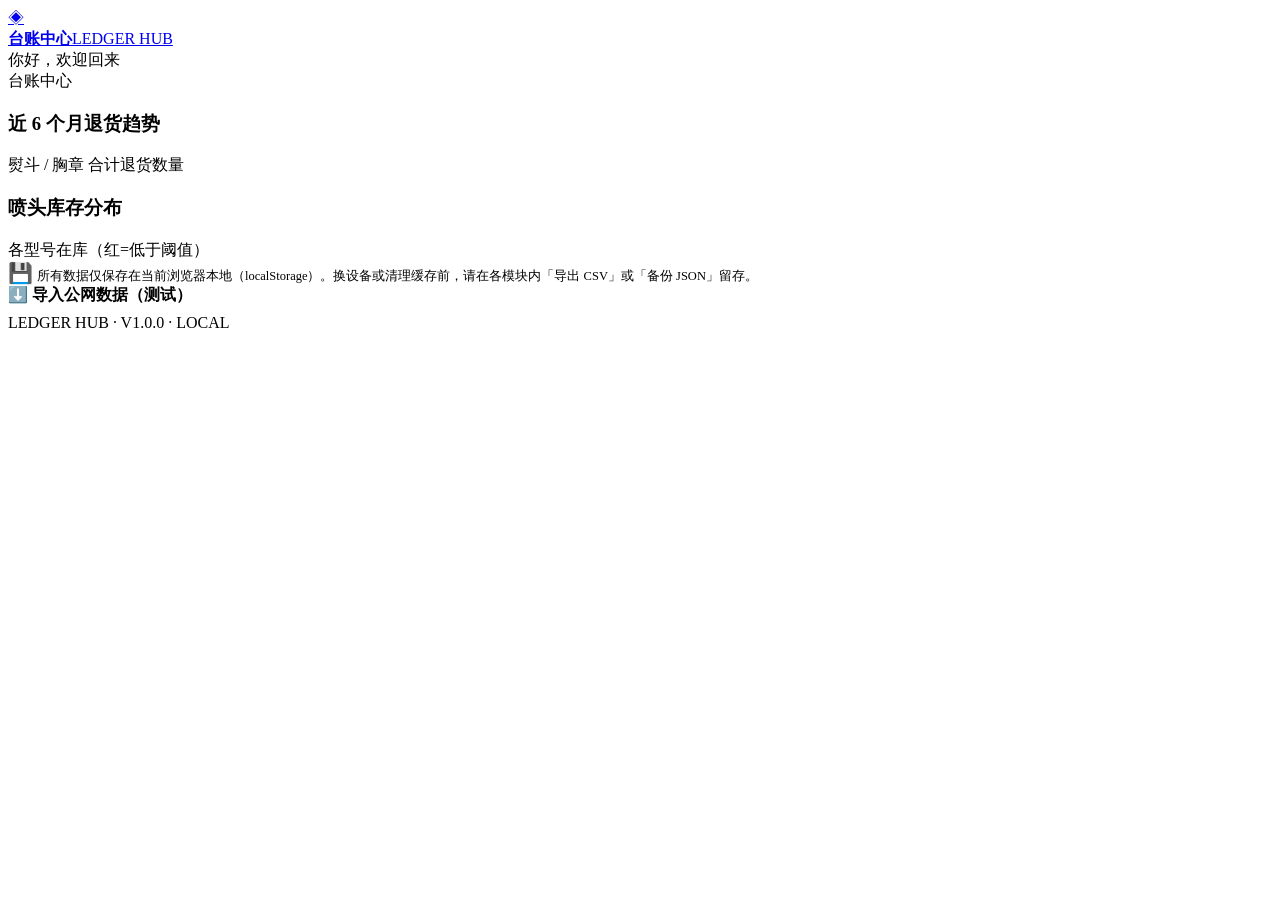
==== hub/index.html @ 7515efda "deploy ledger-hub: index.html" ====
<!DOCTYPE html>
<html lang="zh-CN">
<head>
<meta charset="UTF-8">
<meta name="viewport" content="width=device-width, initial-scale=1.0, viewport-fit=cover">
<meta name="color-scheme" content="light">
<title>台账中心 · Ledger Hub</title>
<link rel="stylesheet" href="_shared/css/theme.css">
</head>
<body class="portal">

<!-- ============ 门户主页（无侧栏，纯落地页） ============ -->
<div class="portal-wrap">

  <!-- 顶部品牌行 -->
  <header class="portal-nav">
    <a class="pn-brand" href="index.html">
      <div class="pn-mark">◈</div>
      <div class="pn-text"><b>台账中心</b><span>LEDGER HUB</span></div>
    </a>
  </header>

  <!-- 仪表盘欢迎区：问候 + 日期 + 系统概览 -->
  <section class="dash-hero">
    <div class="dh-text">
      <div class="dh-greet" id="dashGreet">你好，欢迎回来</div>
      <div class="dh-title">台账中心</div>
      <div class="dh-date" id="dashDate"></div>
    </div>
  </section>

  <!-- 系统概览（配置驱动） -->
  <div class="dash-stats" id="dashStats"></div>

  <!-- 快捷操作（配置驱动，来自各模块 quick 配置） -->
  <div class="dash-quick" id="dashQuick"></div>

  <!-- 模块入口（由 _shared/js/modules.js 的配置自动渲染，新增模块只需改配置） -->
  <div class="entry-grid" id="entryGrid"></div>

  <!-- 数据速览 -->
  <div class="portal-charts">
    <div class="card" style="margin-bottom:0">
      <div class="card-head">
        <h3>近 6 个月退货趋势</h3>
        <span class="ch-sub">熨斗 / 胸章 合计退货数量</span>
      </div>
      <div class="card-body"><div class="chart-box" id="chartTrend"></div></div>
    </div>
    <div class="card" style="margin-bottom:0">
      <div class="card-head"><h3>喷头库存分布</h3><span class="ch-sub">各型号在库（红=低于阈值）</span></div>
      <div class="card-body"><div class="chart-box" id="chartStock"></div></div>
    </div>
  </div>

  <!-- 数据说明 -->
  <div class="portal-info">
    <span style="font-size:20px">💾</span>
    <span style="font-size:12.5px;color:var(--muted)">所有数据仅保存在当前浏览器本地（localStorage）。换设备或清理缓存前，请在各模块内「导出 CSV」或「备份 JSON」留存。</span>
  </div>

  <footer class="portal-foot">
    <div class="mono" style="margin-bottom:8px">
      <a href="import.html" style="color:var(--primary);text-decoration:none;font-weight:600">⬇️ 导入公网数据（测试）</a>
    </div>
    <div class="mono">LEDGER HUB · V1.0.0 · LOCAL</div>
  </footer>
</div>

<div class="toast" id="toast"></div>

<script src="_shared/js/core.js"></script>
<script src="_shared/js/modules.js"></script>
<script src="_shared/js/echarts.min.js"></script>
<script src="assets/home.js"></script>
</body>
</html>
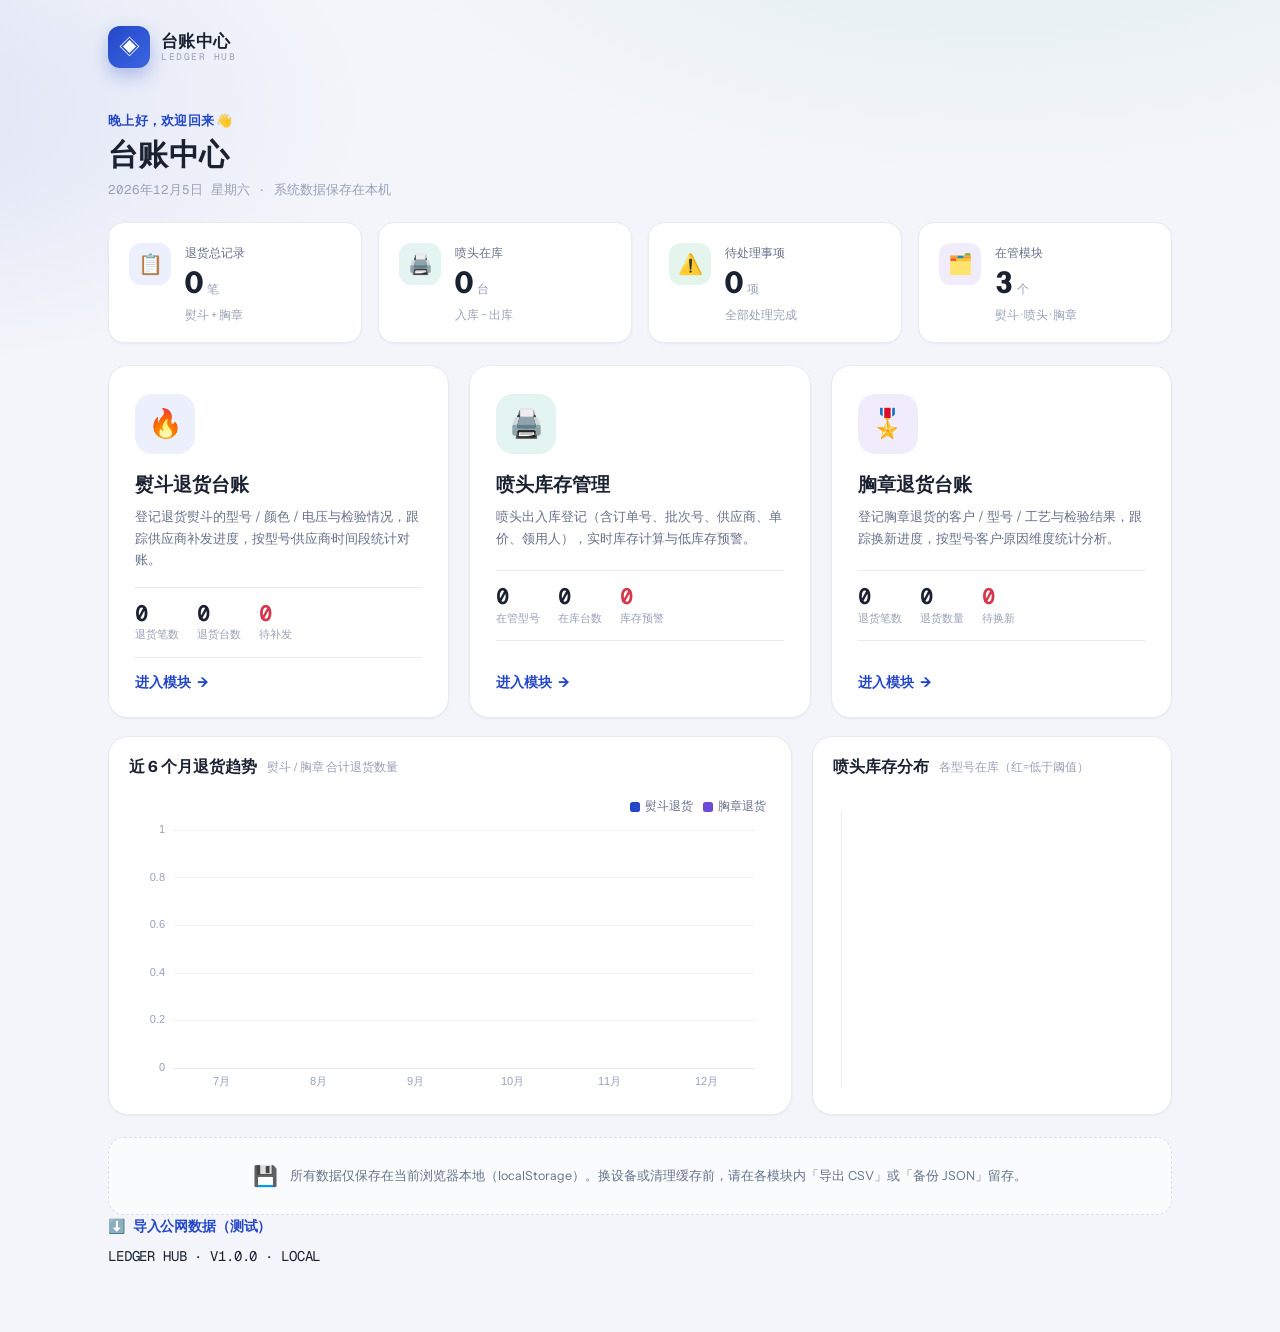
==== commit 39322196: "qualified auto-note + badge scan + row-click edit + remove dashQuick" ====
--- a/hub/index.html
+++ b/hub/index.html
@@ -5,7 +5,7 @@
 <meta name="viewport" content="width=device-width, initial-scale=1.0, viewport-fit=cover">
 <meta name="color-scheme" content="light">
 <title>台账中心 · Ledger Hub</title>
-<link rel="stylesheet" href="_shared/css/theme.css">
+<link rel="stylesheet" href="shared/css/theme.css">
 </head>
 <body class="portal">
 
@@ -32,10 +32,7 @@
   <!-- 系统概览（配置驱动） -->
   <div class="dash-stats" id="dashStats"></div>
 
-  <!-- 快捷操作（配置驱动，来自各模块 quick 配置） -->
-  <div class="dash-quick" id="dashQuick"></div>
-
-  <!-- 模块入口（由 _shared/js/modules.js 的配置自动渲染，新增模块只需改配置） -->
+  <!-- 模块入口（由 shared/js/modules.js 的配置自动渲染，新增模块只需改配置） -->
   <div class="entry-grid" id="entryGrid"></div>
 
   <!-- 数据速览 -->
@@ -69,9 +66,9 @@
 
 <div class="toast" id="toast"></div>
 
-<script src="_shared/js/core.js"></script>
-<script src="_shared/js/modules.js"></script>
-<script src="_shared/js/echarts.min.js"></script>
+<script src="shared/js/core.js"></script>
+<script src="shared/js/modules.js"></script>
+<script src="shared/js/echarts.min.js"></script>
 <script src="assets/home.js"></script>
 </body>
 </html>
--- a/hub/shared/css/theme.css
+++ b/hub/shared/css/theme.css
@@ -0,0 +1,486 @@
+/* ==========================================================================
+   theme.css · 台账中心统一设计系统
+   --------------------------------------------------------------------------
+   设计基调：浅色专业后台 · 蓝主色 · InstrumentSans(界面) + GeistMono(数字)
+   结构： 变量 → 基础重置 → 布局骨架 → 侧边栏 → 顶栏 → 卡片/统计
+          → 工具条/分段器 → 表格 → 徽章 → 弹窗/抽屉 → Toast → 响应式
+   ========================================================================== */
+
+/* ============ 字体 ============ */
+@font-face{font-family:'InstrumentSans';src:url('../fonts/InstrumentSans-Regular.ttf') format('truetype');font-weight:400;font-style:normal;font-display:swap}
+@font-face{font-family:'InstrumentSans';src:url('../fonts/InstrumentSans-Bold.ttf') format('truetype');font-weight:700;font-style:normal;font-display:swap}
+@font-face{font-family:'GeistMono';src:url('../fonts/GeistMono-Regular.ttf') format('truetype');font-weight:400;font-style:normal;font-display:swap}
+
+/* ============ 设计变量 ============ */
+:root{
+  /* 底色与表面 */
+  --bg:#F3F5FA;
+  --surface:#FFFFFF;
+  --surface-2:#F8FAFD;
+  --ink:#1A2130;
+  --muted:#67718A;
+  --faint:#98A1B6;
+  --border:#E7EAF1;
+  --border-strong:#D9DEEA;
+  /* 主色 */
+  --primary:#2447C9;
+  --primary-strong:#1B38A8;
+  --primary-soft:#ECF0FD;
+  /* 语义色 */
+  --teal:#0E9888;   --teal-soft:#E3F4F1;
+  --amber:#B9770E;  --amber-soft:#FCF3E2;
+  --green:#128A62;  --green-soft:#E4F5EE;
+  --red:#D5384C;    --red-soft:#FCEDEF;
+  --violet:#6D4BD8; --violet-soft:#F0ECFC;
+  /* 阴影 / 圆角 */
+  --shadow-sm:0 1px 2px rgba(23,30,48,.05);
+  --shadow-md:0 8px 24px rgba(23,30,48,.08);
+  --shadow-lg:0 16px 48px rgba(23,30,48,.14);
+  --radius:16px;
+  --radius-sm:10px;
+  /* 字体 / 动效 */
+  --font-ui:'InstrumentSans','PingFang SC','Hiragino Sans GB','Microsoft YaHei',sans-serif;
+  --font-mono:'GeistMono','SF Mono','PingFang SC','Microsoft YaHei',monospace;
+  --t-fast:150ms ease;
+  --t-normal:260ms cubic-bezier(.2,.8,.2,1);
+}
+
+/* ============ 基础重置 ============ */
+*{margin:0;padding:0;box-sizing:border-box}
+html{-webkit-text-size-adjust:100%}
+body{font-family:var(--font-ui);background:var(--bg);color:var(--ink);font-size:14px;line-height:1.6;-webkit-font-smoothing:antialiased;overflow-x:hidden}
+::selection{background:var(--primary-soft);color:var(--primary-strong)}
+button{font-family:inherit;cursor:pointer;border:none;background:none;color:inherit}
+input,select,textarea{font-family:inherit;color:var(--ink)}
+button,input,select,textarea{-webkit-tap-highlight-color:transparent}
+:focus-visible{outline:2px solid var(--primary);outline-offset:2px;border-radius:4px}
+svg{display:block}
+.mono{font-family:var(--font-mono);font-variant-numeric:tabular-nums;letter-spacing:-.01em}
+
+::-webkit-scrollbar{width:8px;height:8px}
+::-webkit-scrollbar-thumb{background:var(--border-strong);border-radius:99px}
+::-webkit-scrollbar-thumb:hover{background:var(--faint)}
+::-webkit-scrollbar-track{background:transparent}
+
+/* ============ 动画 ============ */
+@keyframes rise{from{opacity:0;transform:translateY(12px)}to{opacity:1;transform:none}}
+@keyframes pulse{0%{box-shadow:0 0 0 0 rgba(36,71,201,.30)}70%{box-shadow:0 0 0 8px rgba(36,71,201,0)}100%{box-shadow:0 0 0 0 rgba(36,71,201,0)}}
+@keyframes shake{0%,100%{transform:translateX(0)}25%{transform:translateX(-5px)}75%{transform:translateX(5px)}}
+@media (prefers-reduced-motion:reduce){*,*::before,*::after{animation-duration:.01ms!important;transition-duration:.01ms!important}}
+
+/* ============ 布局骨架 ============ */
+.app{min-height:100vh}
+.sidebar{position:fixed;top:0;left:0;bottom:0;width:236px;background:var(--surface);border-right:1px solid var(--border);display:flex;flex-direction:column;z-index:120}
+.main{margin-left:236px;min-height:100vh;display:flex;flex-direction:column}
+.content{width:100%;max-width:1200px;margin:0 auto;padding:26px 32px 56px}
+
+/* ============ 多视图切换（单页内 section 显隐） ============
+   JS（app-shell.switchView）与 HTML 统一使用 .active 作为激活类名 */
+.view{display:none}
+.view.active{display:block;animation:rise .35s both}
+
+/* ============ 台账中心模式（body.no-side）：隐藏侧边栏，内容全宽 ============ */
+body.no-side .sidebar{display:none}
+body.no-side .main{margin-left:0}
+body.no-side .content{max-width:1280px;padding-left:28px;padding-right:28px}
+
+/* ============ 模块内页签导航（替代侧边栏的视图切换） ============ */
+.page-tabs{position:sticky;top:64px;z-index:90;display:flex;gap:6px;max-width:1280px;margin:0 auto;padding:14px 28px 4px;overflow-x:auto;scrollbar-width:none;background:transparent}
+.page-tabs::-webkit-scrollbar{display:none}
+.pt-btn{flex:none;display:flex;align-items:center;gap:7px;height:40px;padding:0 20px;border-radius:12px;border:1px solid var(--border-strong);background:var(--surface);color:var(--muted);font-size:13.5px;font-weight:600;transition:all var(--t-fast);white-space:nowrap;box-shadow:var(--shadow-sm)}
+.pt-btn:hover{border-color:var(--primary);color:var(--primary)}
+.pt-btn.active{background:var(--primary);border-color:var(--primary);color:#fff;box-shadow:0 6px 16px rgba(36,71,201,.28)}
+.pt-btn .pt-ico{font-size:15px}
+
+/* ============ 侧边栏 ============ */
+.brand{display:flex;align-items:center;gap:11px;padding:20px 20px 18px;border-bottom:1px solid var(--border);text-decoration:none;color:inherit}
+.brand-mark{width:38px;height:38px;border-radius:11px;background:linear-gradient(135deg,var(--primary),#3B66E0);display:flex;align-items:center;justify-content:center;color:#fff;flex:none;box-shadow:0 6px 14px rgba(36,71,201,.28);font-size:19px}
+.brand-text{display:flex;flex-direction:column;line-height:1.25;min-width:0}
+.brand-text .b-name{font-size:15px;font-weight:700;letter-spacing:.02em}
+.brand-text .b-sub{font-family:var(--font-mono);font-size:9.5px;color:var(--faint);letter-spacing:.14em}
+
+.side-nav{flex:1;padding:14px 12px;overflow-y:auto;display:flex;flex-direction:column;gap:3px}
+.nav-label{font-size:10.5px;font-weight:700;letter-spacing:.1em;color:var(--faint);padding:10px 12px 6px}
+.nav-item{display:flex;align-items:center;gap:11px;width:100%;padding:9px 12px;border-radius:var(--radius-sm);color:var(--muted);font-size:13.5px;font-weight:500;transition:background var(--t-fast),color var(--t-fast);position:relative;text-align:left;text-decoration:none}
+.nav-item .ni-ico{width:18px;height:18px;flex:none;display:flex;align-items:center;justify-content:center;font-size:15px}
+.nav-item:hover{background:var(--surface-2);color:var(--ink)}
+.nav-item.active{background:var(--primary-soft);color:var(--primary-strong);font-weight:600}
+.nav-item.active::before{content:'';position:absolute;left:-12px;top:8px;bottom:8px;width:3px;border-radius:0 3px 3px 0;background:var(--primary)}
+.nav-badge{margin-left:auto;min-width:20px;height:18px;padding:0 6px;border-radius:99px;background:var(--amber-soft);color:var(--amber);font-size:11px;font-weight:700;display:flex;align-items:center;justify-content:center}
+
+.side-foot{padding:14px 16px 18px;border-top:1px solid var(--border)}
+.side-foot .sf-row{display:flex;align-items:center;justify-content:space-between;font-size:12px;color:var(--muted);padding:3px 0}
+.side-foot .sf-row b{font-family:var(--font-mono);color:var(--ink);font-weight:600}
+.side-ver{font-family:var(--font-mono);font-size:10px;color:var(--faint);letter-spacing:.1em;margin-top:10px}
+.sidebar-overlay{display:none;position:fixed;inset:0;background:rgba(23,30,48,.4);z-index:110;opacity:0;pointer-events:none;transition:opacity var(--t-normal)}
+.sidebar-overlay.open{opacity:1;pointer-events:auto}
+
+/* ============ 顶栏 ============ */
+.topbar{position:sticky;top:0;z-index:100;height:64px;background:rgba(243,245,250,.86);backdrop-filter:blur(10px);-webkit-backdrop-filter:blur(10px);border-bottom:1px solid var(--border);display:flex;align-items:center;gap:16px;padding:0 32px}
+.tb-burger{display:none;width:38px;height:38px;border-radius:var(--radius-sm);color:var(--muted);align-items:center;justify-content:center;font-size:19px}
+.tb-burger:hover{background:var(--surface);color:var(--ink)}
+.tb-title{display:flex;flex-direction:column;line-height:1.3;min-width:0}
+.tb-title h1{font-size:17px;font-weight:700;letter-spacing:.01em}
+.tb-title .tb-sub{font-size:11.5px;color:var(--faint)}
+.tb-spacer{flex:1}
+.tb-actions{display:flex;align-items:center;gap:10px}
+.btn{display:inline-flex;align-items:center;gap:7px;height:36px;padding:0 15px;border-radius:10px;font-size:13px;font-weight:600;transition:background var(--t-fast),border-color var(--t-fast),transform var(--t-fast),color var(--t-fast)}
+.btn:active{transform:scale(.97)}
+.btn.primary{background:var(--primary);color:#fff;box-shadow:0 4px 12px rgba(36,71,201,.25)}
+.btn.primary:hover{background:var(--primary-strong)}
+.btn.ghost{border:1px solid var(--border-strong);color:var(--muted);background:var(--surface)}
+.btn.ghost:hover{border-color:var(--primary);color:var(--primary);background:var(--primary-soft)}
+.btn.danger{background:var(--red);color:#fff}
+.btn.danger:hover{background:#B92840}
+.btn.danger-soft{background:var(--red-soft);color:var(--red)}
+.btn.danger-soft:hover{background:#FADDE1}
+.btn.green{background:var(--green);color:#fff}
+.btn.green:hover{background:#0E6E4E}
+.btn.sm{height:30px;padding:0 12px;font-size:12px;border-radius:8px}
+.btn.block{width:100%;justify-content:center}
+.btn[disabled]{opacity:.5;pointer-events:none}
+
+/* ============ 页面标题区 ============ */
+.page-head{display:flex;align-items:flex-end;gap:16px;flex-wrap:wrap;margin-bottom:20px}
+.page-head .ph-main h2{font-size:22px;font-weight:700;letter-spacing:.01em;line-height:1.3}
+.page-head .ph-main p{font-size:12.5px;color:var(--faint);margin-top:2px}
+.page-head .ph-act{margin-left:auto;display:flex;gap:10px;flex-wrap:wrap}
+
+/* ============ 统计卡片 ============ */
+.stats-row{display:grid;grid-template-columns:repeat(4,1fr);gap:16px;margin-bottom:18px}
+.stat-card{background:var(--surface);border:1px solid var(--border);border-radius:var(--radius);padding:18px 18px 16px;display:flex;align-items:flex-start;gap:14px;box-shadow:var(--shadow-sm);position:relative;overflow:hidden;animation:rise .5s both;transition:transform var(--t-fast),box-shadow var(--t-fast)}
+.stat-card:nth-child(2){animation-delay:.05s}
+.stat-card:nth-child(3){animation-delay:.1s}
+.stat-card:nth-child(4){animation-delay:.15s}
+.stat-card.clickable{cursor:pointer}
+.stat-card.clickable:hover{transform:translateY(-2px);box-shadow:var(--shadow-md)}
+.stat-icon{width:42px;height:42px;border-radius:12px;display:flex;align-items:center;justify-content:center;flex:none;font-size:20px}
+.ic-blue{background:var(--primary-soft);color:var(--primary)}
+.ic-amber{background:var(--amber-soft);color:var(--amber)}
+.ic-teal{background:var(--teal-soft);color:var(--teal)}
+.ic-green{background:var(--green-soft);color:var(--green)}
+.ic-red{background:var(--red-soft);color:var(--red)}
+.ic-violet{background:var(--violet-soft);color:var(--violet)}
+.stat-main{flex:1;min-width:0}
+.stat-label{font-size:12px;color:var(--muted);font-weight:500;margin-bottom:2px}
+.stat-value{font-size:26px;font-weight:700;letter-spacing:-.01em;line-height:1.25;display:flex;align-items:baseline;gap:4px;font-variant-numeric:tabular-nums}
+.stat-value .stat-unit{font-size:12px;font-weight:500;color:var(--faint)}
+.stat-meta{font-size:11.5px;color:var(--faint);margin-top:5px}
+
+/* ============ 图表 / 通用卡片 ============ */
+.charts-grid{display:grid;grid-template-columns:1.9fr 1fr;gap:16px;margin-bottom:18px;animation:rise .55s .12s both}
+.card{background:var(--surface);border:1px solid var(--border);border-radius:var(--radius);box-shadow:var(--shadow-sm);margin-bottom:18px;overflow:hidden}
+.card-head{display:flex;align-items:center;gap:10px;padding:18px 20px 0;flex-wrap:wrap}
+.card-head h3{font-size:15.5px;font-weight:700}
+.card-head .ch-sub{font-size:11.5px;color:var(--faint);font-weight:500}
+.card-head .ch-act{margin-left:auto;display:flex;gap:10px;flex-wrap:wrap}
+.card-body{padding:16px 20px 18px}
+.chart-box{width:100%;height:300px}
+.two-col{display:grid;grid-template-columns:1fr 1fr;gap:16px;margin-bottom:18px}
+.three-col{display:grid;grid-template-columns:repeat(3,1fr);gap:16px;margin-bottom:18px}
+
+/* ============ 工具条 ============ */
+.records-tools{display:flex;align-items:center;gap:12px;padding:14px 20px;flex-wrap:wrap;border-bottom:1px solid var(--border)}
+.seg{display:flex;gap:2px;background:var(--surface-2);border:1px solid var(--border);border-radius:11px;padding:3px;overflow-x:auto;scrollbar-width:none;max-width:100%}
+.seg::-webkit-scrollbar{display:none}
+.seg-btn{flex:none;display:flex;align-items:center;gap:6px;padding:5px 13px;border-radius:8px;font-size:12.5px;font-weight:600;color:var(--muted);transition:all var(--t-fast);white-space:nowrap}
+.seg-btn b{font-weight:700;font-size:11px;opacity:.75}
+.seg-btn:hover{color:var(--ink)}
+.seg-btn.active{background:var(--surface);color:var(--primary-strong);box-shadow:var(--shadow-sm)}
+.tools-right{margin-left:auto;display:flex;gap:10px;align-items:center;flex-wrap:wrap}
+.searchbox{display:flex;align-items:center;gap:8px;width:230px;height:34px;padding:0 11px;background:var(--surface);border:1px solid var(--border);border-radius:9px;transition:border-color var(--t-fast),box-shadow var(--t-fast)}
+.searchbox:focus-within{border-color:var(--primary);box-shadow:0 0 0 3px var(--primary-soft)}
+.searchbox svg{width:15px;height:15px;color:var(--faint);flex:none}
+.searchbox input{border:none;outline:none;background:none;flex:1;min-width:0;font-size:13px}
+.searchbox input::placeholder{color:var(--faint)}
+.select{height:34px;padding:0 30px 0 11px;border:1px solid var(--border);border-radius:9px;background:var(--surface) url("data:image/svg+xml,%3Csvg xmlns='http://www.w3.org/2000/svg' width='12' height='12' viewBox='0 0 24 24' fill='none' stroke='%2398A1B6' stroke-width='2.4' stroke-linecap='round' stroke-linejoin='round'%3E%3Cpath d='M6 9l6 6 6-6'/%3E%3C/svg%3E") no-repeat right 10px center;font-size:13px;color:var(--muted);font-weight:500;appearance:none;cursor:pointer;max-width:100%}
+.select:hover{border-color:var(--border-strong)}
+.field-inline{display:flex;flex-direction:column;gap:5px}
+.field-inline label{font-size:11.5px;font-weight:600;color:var(--faint)}
+
+/* ============ 表格 ============ */
+.table-wrap{overflow:auto;max-height:66vh}
+.rt{width:100%;border-collapse:separate;border-spacing:0;min-width:780px}
+.rt thead th{position:sticky;top:0;z-index:5;background:var(--surface-2);text-align:left;font-size:11.5px;font-weight:600;color:var(--faint);padding:10px 16px;border-bottom:1px solid var(--border);white-space:nowrap;letter-spacing:.03em}
+.rt tbody tr{transition:background var(--t-fast)}
+.rt tbody tr:hover{background:var(--surface-2)}
+.rt td{padding:12px 16px;border-bottom:1px solid var(--border);font-size:13.5px;vertical-align:middle;white-space:nowrap}
+.rt tbody tr:last-child td{border-bottom:none}
+.td-no{font-family:var(--font-mono);font-weight:600;font-size:12.5px;letter-spacing:-.01em}
+.td-strong{font-weight:600}
+.td-muted{color:var(--muted)}
+.td-num{text-align:right;font-weight:700;font-family:var(--font-mono);font-size:13px}
+.rt thead .th-num{text-align:right}
+.rt thead .th-act,.td-act{text-align:center;width:96px;white-space:nowrap}
+.td-ellipsis{max-width:200px;overflow:hidden;text-overflow:ellipsis}
+.row-btn{width:30px;height:30px;border-radius:8px;display:inline-flex;align-items:center;justify-content:center;color:var(--faint);transition:all var(--t-fast);font-size:14px}
+.row-btn:hover{background:var(--primary-soft);color:var(--primary)}
+.row-btn.del:hover{background:var(--red-soft);color:var(--red)}
+
+/* ============ 徽章 ============ */
+.pill{display:inline-flex;align-items:center;gap:6px;height:24px;padding:0 10px 0 9px;border-radius:99px;font-size:11.5px;font-weight:600;line-height:1}
+.pill::before{content:'';width:6px;height:6px;border-radius:50%;background:currentColor;flex:none}
+.pill.st-wait{color:var(--amber);background:var(--amber-soft)}
+.pill.st-proc{color:var(--primary);background:var(--primary-soft)}
+.pill.st-done{color:var(--green);background:var(--green-soft)}
+.pill.st-reject{color:var(--red);background:var(--red-soft)}
+.pill.st-neutral{color:var(--muted);background:var(--surface-2)}
+.pill.st-teal{color:var(--teal);background:var(--teal-soft)}
+.pill.st-violet{color:var(--violet);background:var(--violet-soft)}
+.chip{display:inline-flex;align-items:center;height:22px;padding:0 9px;border-radius:7px;background:var(--primary-soft);color:var(--primary-strong);font-size:11.5px;font-weight:600;margin:2px 4px 2px 0}
+.chip.gray{background:var(--surface-2);color:var(--muted)}
+
+/* ============ 空状态 / 分页 ============ */
+.empty{display:none;flex-direction:column;align-items:center;gap:6px;padding:56px 20px;text-align:center}
+.empty.show{display:flex}
+.empty .e-ico{font-size:44px;opacity:.5;margin-bottom:4px}
+.empty .e-title{font-size:14px;font-weight:600;color:var(--muted)}
+.empty .e-sub{font-size:12.5px;color:var(--faint);margin-bottom:10px}
+.records-foot{display:flex;align-items:center;gap:12px;padding:13px 20px;border-top:1px solid var(--border);flex-wrap:wrap}
+.rf-info{font-size:12px;color:var(--faint)}
+.pager{margin-left:auto;display:flex;gap:5px;align-items:center}
+.pg-btn{min-width:30px;height:30px;padding:0 8px;border-radius:8px;border:1px solid var(--border);background:var(--surface);font-size:12.5px;font-weight:600;color:var(--muted);display:flex;align-items:center;justify-content:center;transition:all var(--t-fast)}
+.pg-btn:hover:not(:disabled){border-color:var(--primary);color:var(--primary)}
+.pg-btn.active{background:var(--primary);border-color:var(--primary);color:#fff}
+.pg-btn:disabled{opacity:.4;cursor:not-allowed}
+
+/* ============ 弹窗 ============ */
+.modal-mask{position:fixed;inset:0;z-index:160;background:rgba(23,30,48,.42);opacity:0;pointer-events:none;visibility:hidden;transition:opacity var(--t-normal),visibility var(--t-normal);display:flex;align-items:center;justify-content:center;padding:24px}
+.modal-mask.open{opacity:1;pointer-events:auto;visibility:visible}
+.modal{width:560px;max-width:100%;max-height:calc(100vh - 48px);overflow-y:auto;background:var(--surface);border-radius:18px;box-shadow:var(--shadow-lg);transform:translateY(14px) scale(.98);transition:transform var(--t-normal)}
+.modal-mask.open .modal{transform:none}
+.m-head{display:flex;align-items:center;gap:10px;padding:18px 22px 14px;border-bottom:1px solid var(--border);position:sticky;top:0;background:var(--surface);z-index:2}
+.m-head h3{font-size:16px;font-weight:700}
+.m-head .m-tag{font-size:11px;color:var(--primary);background:var(--primary-soft);padding:2px 8px;border-radius:99px;font-weight:600}
+.m-close{margin-left:auto;width:32px;height:32px;border-radius:9px;display:flex;align-items:center;justify-content:center;color:var(--faint);font-size:15px}
+.m-close:hover{background:var(--surface-2);color:var(--ink)}
+.m-body{padding:20px 22px 8px}
+.m-foot{display:flex;gap:10px;padding:16px 22px 20px;justify-content:flex-end;border-top:1px solid var(--border);margin-top:8px;flex-wrap:wrap;position:sticky;bottom:0;background:var(--surface);z-index:2}
+
+/* ============ 表单 ============ */
+.f-row{display:grid;grid-template-columns:1fr 1fr;gap:14px;margin-bottom:15px}
+.f-field.full{grid-column:1/-1}
+.f-field label{display:block;font-size:12.5px;font-weight:600;color:var(--muted);margin-bottom:6px}
+.f-field label .req{color:var(--red);margin-left:2px}
+.f-field label .opt{color:var(--faint);font-weight:500}
+.f-input{width:100%;height:40px;padding:0 12px;border:1px solid var(--border-strong);border-radius:10px;font-size:13.5px;background:var(--surface);outline:none;transition:border-color var(--t-fast),box-shadow var(--t-fast)}
+.f-input:hover{border-color:var(--faint)}
+.f-input:focus{border-color:var(--primary);box-shadow:0 0 0 3px var(--primary-soft)}
+.f-input.invalid{border-color:var(--red);animation:shake .3s}
+textarea.f-input{height:auto;min-height:76px;padding:10px 12px;resize:vertical;line-height:1.55}
+select.f-input{appearance:none;background:var(--surface) url("data:image/svg+xml,%3Csvg xmlns='http://www.w3.org/2000/svg' width='12' height='12' viewBox='0 0 24 24' fill='none' stroke='%2398A1B6' stroke-width='2.4' stroke-linecap='round' stroke-linejoin='round'%3E%3Cpath d='M6 9l6 6 6-6'/%3E%3C/svg%3E") no-repeat right 11px center;cursor:pointer}
+.f-hint{font-size:11.5px;color:var(--faint);margin-top:5px}
+.f-hint b{color:var(--primary);font-weight:600}
+/* 分段时间选择（替代旧 segBtn） */
+.seg-pick{display:flex;gap:8px;flex-wrap:wrap}
+.seg-pick button{height:40px;padding:0 16px;border-radius:10px;border:1px solid var(--border-strong);background:var(--surface);color:var(--muted);font-size:13.5px;font-weight:600;transition:all var(--t-fast)}
+.seg-pick button:hover{border-color:var(--primary);color:var(--primary)}
+.seg-pick button.on{background:var(--primary);border-color:var(--primary);color:#fff}
+/* 多选原因面板 */
+.reason-grid{display:grid;grid-template-columns:1fr 1fr;gap:10px}
+.reason-item{display:flex;align-items:center;gap:9px;border:1px solid var(--border-strong);border-radius:10px;padding:11px 13px;cursor:pointer;font-size:13.5px;transition:all var(--t-fast);user-select:none;line-height:1.3}
+.reason-item:has(input:checked){border-color:var(--primary);background:var(--primary-soft);color:var(--primary-strong);font-weight:600}
+.reason-item input{width:17px;height:17px;accent-color:var(--primary);flex:none;margin:0}
+
+/* ============ Toast ============ */
+.toast{position:fixed;top:74px;left:50%;transform:translate(-50%,-10px);background:var(--ink);color:#fff;padding:9px 18px;border-radius:99px;font-size:13px;font-weight:500;display:flex;align-items:center;gap:8px;opacity:0;pointer-events:none;transition:all .28s cubic-bezier(.2,.8,.2,1);z-index:200;box-shadow:0 10px 30px rgba(23,30,48,.25);max-width:88vw}
+.toast.show{opacity:1;transform:translate(-50%,0)}
+
+/* ============ 门户主页专用 ============ */
+.hero{background:linear-gradient(135deg,#2447C9 0%,#3B66E0 55%,#0E9888 100%);border-radius:20px;padding:30px 32px;color:#fff;margin-bottom:22px;box-shadow:0 16px 40px rgba(36,71,201,.22);animation:rise .5s both}
+.hero .h-title{font-size:23px;font-weight:700;letter-spacing:.01em}
+.hero .h-sub{font-size:13px;opacity:.9;margin-top:6px;max-width:640px;line-height:1.7}
+.hero-meta{display:flex;gap:26px;flex-wrap:wrap;margin-top:20px;padding-top:18px;border-top:1px solid rgba(255,255,255,.22)}
+.hero-meta .hm-item .hm-num{font-family:var(--font-mono);font-size:21px;font-weight:700;line-height:1.2}
+.hero-meta .hm-item .hm-lb{font-size:11.5px;opacity:.85}
+.entry-grid{display:grid;grid-template-columns:repeat(3,1fr);gap:18px;margin-bottom:22px}
+.entry{display:flex;flex-direction:column;background:var(--surface);border:1px solid var(--border);border-radius:var(--radius);box-shadow:var(--shadow-sm);padding:22px;text-decoration:none;color:inherit;transition:transform var(--t-fast),box-shadow var(--t-fast),border-color var(--t-fast);animation:rise .5s both}
+.entry:nth-child(2){animation-delay:.06s}
+.entry:nth-child(3){animation-delay:.12s}
+.entry:hover{transform:translateY(-3px);box-shadow:var(--shadow-md);border-color:var(--border-strong)}
+.entry .e-ico{width:52px;height:52px;border-radius:15px;display:flex;align-items:center;justify-content:center;font-size:25px;margin-bottom:14px}
+.entry h3{font-size:16.5px;font-weight:700;margin-bottom:5px}
+.entry .e-desc{font-size:12.5px;color:var(--muted);line-height:1.65;min-height:42px}
+.entry .e-stats{display:flex;gap:18px;margin:16px 0 14px;padding:13px 0;border-top:1px solid var(--border);border-bottom:1px solid var(--border);flex-wrap:wrap}
+.entry .e-stats .es-item .es-num{font-family:var(--font-mono);font-size:18px;font-weight:700;line-height:1.2}
+.entry .e-stats .es-item .es-lb{font-size:11px;color:var(--faint)}
+.entry .e-go{margin-top:auto;display:flex;align-items:center;gap:6px;font-size:13px;font-weight:600;color:var(--primary)}
+
+/* ============ 库存卡片（喷头模块） ============ */
+.stock-grid{display:grid;grid-template-columns:repeat(auto-fill,minmax(238px,1fr));gap:14px}
+.stock-card{background:var(--surface);border:1px solid var(--border);border-radius:var(--radius);padding:16px 18px;box-shadow:var(--shadow-sm)}
+.stock-card.low{border-color:#F0C9CF;background:linear-gradient(180deg,#fff,var(--red-soft))}
+.stock-card .sc-h{display:flex;align-items:center;justify-content:space-between;gap:8px;margin-bottom:8px}
+.stock-card .sc-name{font-size:15.5px;font-weight:700}
+.stock-card .sc-num{font-family:var(--font-mono);font-size:32px;font-weight:700;line-height:1.1;color:var(--primary-strong)}
+.stock-card.low .sc-num{color:var(--red)}
+.stock-card .sc-bar{height:6px;border-radius:4px;background:var(--surface-2);margin-top:10px;overflow:hidden}
+.stock-card .sc-bar i{display:block;height:100%;border-radius:4px;background:var(--green)}
+.stock-card.low .sc-bar i{background:var(--red)}
+.stock-card .sc-meta{display:flex;justify-content:space-between;font-size:11.5px;color:var(--faint);margin-top:9px;padding-top:9px;border-top:1px dashed var(--border)}
+
+/* ============ 信息条 ============ */
+.info-strip{background:var(--primary-soft);border:1px solid #D9E2FB;border-radius:12px;padding:13px 16px;font-size:12.5px;color:var(--muted);line-height:1.7;margin-bottom:16px}
+.info-strip.warn{background:var(--amber-soft);border-color:#F2E2C4;color:#8A5A08}
+.info-strip b{color:var(--primary-strong)}
+
+/* ============ 移动端底部导航 ============ */
+.bottom-nav,.fab{display:none}
+
+/* ============ 门户主页（无侧栏落地页，区别于工作台） ============ */
+.portal{background:
+  radial-gradient(1100px 520px at 78% -10%, rgba(14,152,136,.08), transparent 60%),
+  radial-gradient(900px 480px at -10% 8%, rgba(36,71,201,.10), transparent 55%),
+  var(--bg)}
+.portal-wrap{max-width:1120px;margin:0 auto;padding:0 28px 64px}
+.portal-nav{display:flex;align-items:center;gap:12px;padding:26px 0 8px;margin-bottom:34px}
+.pn-brand{display:flex;align-items:center;gap:11px;text-decoration:none;color:inherit}
+.pn-mark{width:42px;height:42px;border-radius:12px;background:linear-gradient(135deg,var(--primary),#3B66E0);display:flex;align-items:center;justify-content:center;color:#fff;font-size:21px;box-shadow:0 8px 18px rgba(36,71,201,.3)}
+.pn-text{display:flex;flex-direction:column;line-height:1.25}
+.pn-text b{font-size:16.5px;font-weight:700;letter-spacing:.02em}
+.pn-text span{font-family:var(--font-mono);font-size:9.5px;color:var(--faint);letter-spacing:.16em}
+.pn-actions{margin-left:auto;display:flex;gap:9px}
+
+.portal-hero{background:linear-gradient(135deg,#1B38A8 0%,#2447C9 46%,#0E9888 100%);border-radius:24px;padding:48px 52px;color:#fff;position:relative;overflow:hidden;box-shadow:0 24px 60px rgba(36,71,201,.28);margin-bottom:30px}
+.portal-hero::after{content:'';position:absolute;right:-90px;top:-90px;width:300px;height:300px;border-radius:50%;background:rgba(255,255,255,.07)}
+.portal-hero::before{content:'';position:absolute;right:60px;bottom:-130px;width:260px;height:260px;border-radius:50%;background:rgba(255,255,255,.05)}
+.portal-hero .ph-tag{display:inline-flex;align-items:center;gap:7px;font-size:12px;font-weight:600;background:rgba(255,255,255,.16);border:1px solid rgba(255,255,255,.25);padding:5px 13px;border-radius:99px;margin-bottom:18px;letter-spacing:.04em}
+.portal-hero h1{font-size:34px;font-weight:700;letter-spacing:.01em;line-height:1.25}
+.portal-hero .ph-sub{font-size:14.5px;opacity:.92;margin-top:12px;max-width:620px;line-height:1.8}
+.portal-hero .ph-meta{display:flex;gap:34px;flex-wrap:wrap;margin-top:28px;padding-top:24px;border-top:1px solid rgba(255,255,255,.2)}
+.ph-meta .phm-item .phm-num{font-family:var(--font-mono);font-size:26px;font-weight:700;line-height:1.2}
+.ph-meta .phm-item .phm-lb{font-size:12px;opacity:.85;margin-top:2px}
+
+/* 入口卡片（门户尺寸，等比放大） */
+.portal .entry-grid{grid-template-columns:repeat(3,1fr);gap:20px;margin-bottom:14px}
+.portal .entry{padding:28px 26px 24px;border-radius:20px}
+.portal .entry .e-ico{width:60px;height:60px;border-radius:17px;font-size:28px;margin-bottom:16px}
+.portal .entry h3{font-size:18.5px;margin-bottom:7px}
+.portal .entry .e-desc{font-size:13px;min-height:48px}
+.portal .entry .e-stats .es-item .es-num{font-size:21px}
+.portal .entry .e-go{font-size:13.5px}
+
+/* 数据速览区 */
+.portal-charts{display:grid;grid-template-columns:1.9fr 1fr;gap:20px;margin-top:18px}
+.portal-charts .card{border-radius:20px}
+.portal-info{display:flex;align-items:center;gap:12px;justify-content:center;text-align:center;padding:22px;margin-top:22px;border:1px dashed var(--border-strong);border-radius:16px;background:rgba(255,255,255,.6)}
+
+/* ============ 主页仪表盘（欢迎区 + 系统概览 + 快捷功能） ============ */
+.dash-hero{display:flex;align-items:center;gap:26px;flex-wrap:wrap;margin-bottom:22px}
+.dash-hero .dh-text{min-width:0;flex:1 1 340px}
+.dash-hero .dh-greet{font-size:13px;color:var(--primary);font-weight:700;letter-spacing:.02em}
+.dash-hero .dh-title{font-size:30px;font-weight:700;letter-spacing:.01em;line-height:1.3;margin-top:4px}
+.dash-hero .dh-date{font-family:var(--font-mono);font-size:12.5px;color:var(--faint);margin-top:6px}
+.dash-hero .dh-acts{display:flex;gap:10px;flex-wrap:wrap}
+.dash-stats{display:grid;grid-template-columns:repeat(4,1fr);gap:16px;margin-bottom:22px}
+.dash-stats .stat-card{padding:20px 20px 17px}
+.dash-stats .stat-value{font-size:30px}
+.dash-quick{display:flex;gap:14px;flex-wrap:wrap;margin-bottom:8px}
+.dash-quick .btn{height:44px;padding:0 20px;font-size:13.5px}
+@media (max-width:767px){
+  .dash-hero .dh-title{font-size:22px}
+  .dash-stats{grid-template-columns:1fr 1fr;gap:11px}
+  .dash-stats .stat-value{font-size:23px}
+}
+
+/* 门户响应式 */
+@media (max-width:1023px){
+  .portal .entry-grid{grid-template-columns:1fr;gap:14px}
+  .portal-charts{grid-template-columns:1fr}
+  .portal-hero{padding:34px 26px}
+  .portal-hero h1{font-size:26px}
+}
+@media (max-width:767px){
+  .portal-wrap{padding:0 16px 48px}
+  .portal-nav{padding:16px 0 4px;margin-bottom:22px}
+  .pn-actions .btn span{display:none}
+  .portal-hero{border-radius:18px;padding:28px 22px}
+  .portal-hero h1{font-size:22px}
+  .portal-hero .ph-sub{font-size:13px}
+  .ph-meta{gap:22px}
+  .ph-meta .phm-item .phm-num{font-size:21px}
+  .portal .entry{padding:22px 20px;border-radius:16px}
+  .portal .entry .e-ico{width:50px;height:50px;font-size:23px}
+  .portal-info{flex-direction:column;gap:6px;padding:18px}
+}
+
+/* ============ 响应式：平板 ============ */
+@media (max-width:1023px){
+  .sidebar{transform:translateX(-100%);visibility:hidden;transition:transform var(--t-normal),visibility var(--t-normal);box-shadow:none}
+  .sidebar.open{transform:translateX(0);visibility:visible;box-shadow:var(--shadow-lg)}
+  .sidebar-overlay{display:block}
+  .sidebar-overlay.open{opacity:1}
+  .main{margin-left:0}
+  .content{padding:20px 20px 48px}
+  .topbar{padding:0 18px}
+  .tb-burger{display:flex}
+  .stats-row{grid-template-columns:repeat(2,1fr);gap:12px}
+  .charts-grid{grid-template-columns:1fr}
+  .two-col,.three-col{grid-template-columns:1fr}
+  .chart-box{height:260px}
+  .entry-grid{grid-template-columns:1fr}
+}
+
+/* ============ 响应式：手机 ============ */
+@media (max-width:767px){
+  body{font-size:13.5px}
+  .content{padding:16px 14px 96px}
+  .topbar{height:58px;gap:10px}
+  /* 顶栏释放空间：隐藏副标题区，按钮紧凑，防止溢出换行错位 */
+  .tb-title{display:none}
+  .tb-actions{gap:6px;flex-wrap:nowrap}
+  .tb-actions .btn{height:32px;padding:0 10px;font-size:12px;white-space:nowrap}
+  .tb-actions .brand-mark{width:30px;height:30px;font-size:15px}
+  .page-head .ph-main h2{font-size:19px}
+  /* 页面操作区整行换行，按钮均分 */
+  .page-head .ph-act{width:100%;gap:8px}
+  .page-head .ph-act .btn{flex:1;justify-content:center;padding:0 8px}
+  /* 表格强制横向滚动，列不挤压 */
+  .rt{min-width:860px}
+  /* 行内操作按钮加大，便于触控 */
+  .row-btn{width:34px;height:34px;border-radius:9px;font-size:15px}
+  /* 筛选控件最小宽度 */
+  .select{min-width:108px}
+  /* iOS 防聚焦自动缩放：输入类控件字号 ≥16px */
+  .f-input, select.f-input, textarea.f-input, .searchbox input, .select{font-size:16px}
+  /* 页签：横向滚动，贴住顶栏下方 */
+  .page-tabs{top:58px;padding:10px 14px 2px;margin:0}
+  .pt-btn{height:36px;padding:0 15px;font-size:13px}
+  .pt-btn .pt-ico{display:none}
+  .page-head .ph-main h2{font-size:19px}
+  .hero{padding:22px 20px;border-radius:16px}
+  .hero .h-title{font-size:19px}
+  .hero-meta{gap:18px}
+  .hero-meta .hm-item .hm-num{font-size:18px}
+  .stats-row{grid-template-columns:1fr 1fr;gap:11px}
+  .stat-card{padding:14px 14px 13px;gap:11px}
+  .stat-icon{width:36px;height:36px;font-size:17px;border-radius:10px}
+  .stat-value{font-size:21px}
+  .card-head{padding:15px 15px 0}
+  .card-body{padding:13px 15px 15px}
+  .records-tools{padding:12px 14px;gap:10px}
+  .tools-right{margin-left:0;width:100%}
+  .searchbox{width:100%;flex:1}
+  .select{flex:1;min-width:0}
+  .table-wrap{max-height:none}
+  .reason-grid{grid-template-columns:1fr}
+  .f-row{grid-template-columns:1fr;gap:12px}
+  .modal-mask{padding:0;align-items:flex-end}
+  .modal{width:100%;max-height:92vh;border-radius:18px 18px 0 0}
+  .modal-mask.open .modal{transform:none}
+  .m-foot .btn{flex:1;justify-content:center}
+  .chart-box{height:230px}
+  .stock-grid{grid-template-columns:1fr}
+  .entry{padding:18px}
+
+  /* 底部导航 */
+  .bottom-nav{display:flex;position:fixed;left:0;right:0;bottom:0;background:rgba(255,255,255,.94);backdrop-filter:blur(12px);-webkit-backdrop-filter:blur(12px);border-top:1px solid var(--border);z-index:110;padding-bottom:env(safe-area-inset-bottom,0)}
+  .bottom-nav .bn-item{flex:1;display:flex;flex-direction:column;align-items:center;gap:2px;padding:8px 2px 9px;font-size:10.5px;color:var(--faint);text-decoration:none;font-weight:600}
+  .bottom-nav .bn-item .bn-ico{font-size:19px;line-height:1.1}
+  .bottom-nav .bn-item.active{color:var(--primary)}
+  .toast{top:auto;bottom:96px}
+}
+@media (max-width:380px){
+  .stats-row{grid-template-columns:1fr}
+  .hero-meta{gap:14px}
+}
